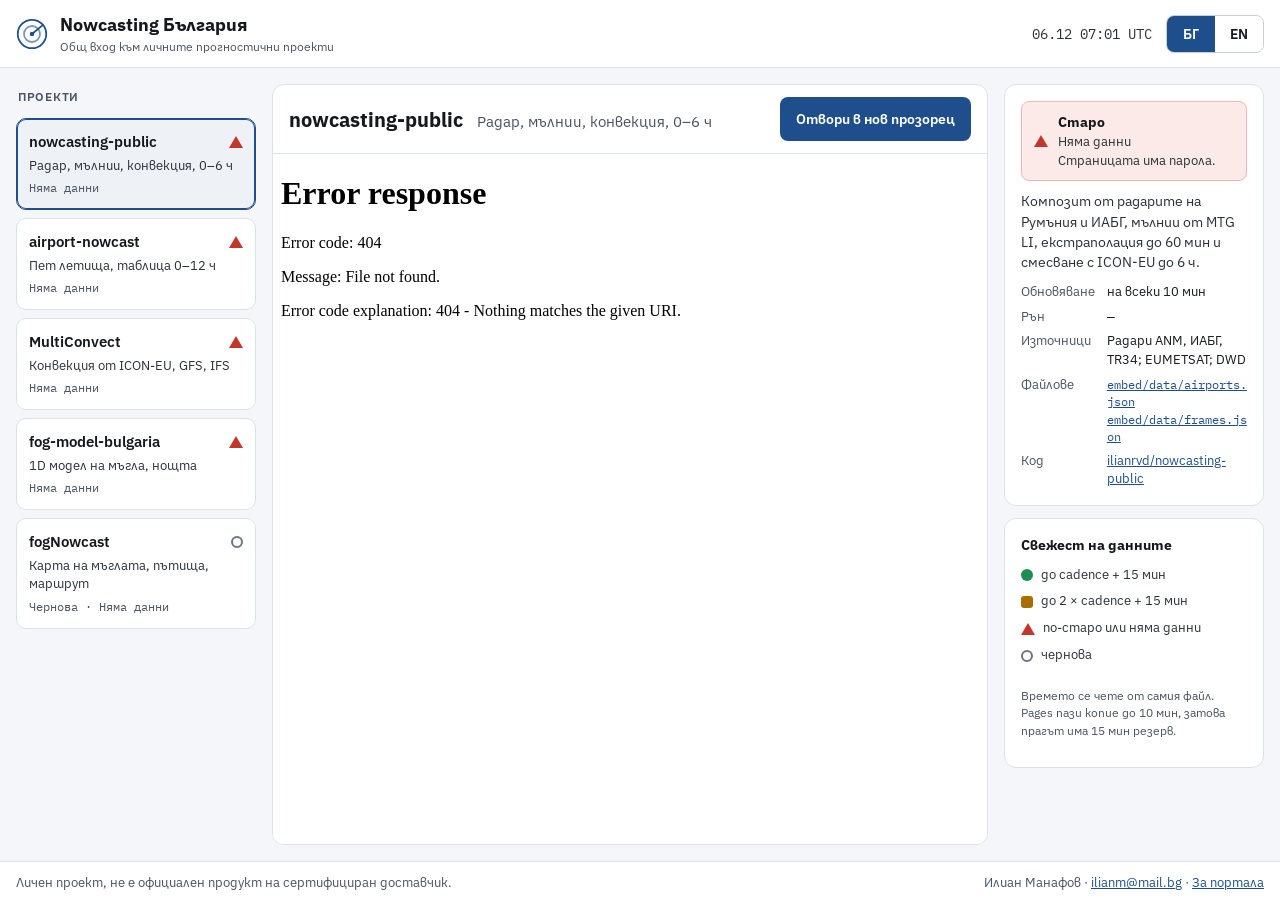
==== site/index.html @ 9400562d "Етап 1: скелет на портала (site/) и публикуване в Pages Входна страница с блокове на проектите, вгра" ====
<!doctype html>
<html lang="bg">
<head>
<meta charset="utf-8">
<meta name="viewport" content="width=device-width, initial-scale=1">
<title>Nowcasting България</title>
<meta name="description" content="Общ вход към личните прогностични проекти на Илиан Манафов. Личен проект, не е официален продукт на сертифициран доставчик.">
<link rel="preconnect" href="https://fonts.googleapis.com">
<link rel="preconnect" href="https://fonts.gstatic.com" crossorigin>
<link href="https://fonts.googleapis.com/css2?family=IBM+Plex+Sans:wght@400;600;700&amp;family=IBM+Plex+Mono:wght@400;600&amp;display=swap" rel="stylesheet">
<link rel="stylesheet" href="assets/v1/portal.css">
</head>
<body>
<header class="top">
  <div class="top-in">
    <a class="brand" href="./">
      <svg width="32" height="32" viewBox="0 0 36 36" aria-hidden="true"><circle cx="18" cy="18" r="16" fill="none" stroke="currentColor" stroke-width="2"/><circle cx="18" cy="18" r="9" fill="none" stroke="currentColor" stroke-width="2" opacity="0.6"/><path d="M18 18 L30 8" stroke="currentColor" stroke-width="2" stroke-linecap="round"/><circle cx="18" cy="18" r="2.5" fill="currentColor"/></svg>
      <span>
        <span class="brand-title" data-i18n="title">Nowcasting България</span>
        <span class="brand-sub" data-i18n="subtitle">Общ вход към личните прогностични проекти</span>
      </span>
    </a>
    <div class="top-right">
      <span class="clock mono" id="clock">--:-- UTC</span>
      <div class="lang" role="group" aria-label="Език / Language">
        <button type="button" data-lang="bg">БГ</button>
        <button type="button" data-lang="en">EN</button>
      </div>
    </div>
  </div>
</header>

<main class="layout">
  <nav class="tiles" aria-labelledby="tiles-h">
    <h2 id="tiles-h" class="kicker" data-i18n="projects">Проекти</h2>
    <div id="tiles"></div>
  </nav>

  <section class="stage" aria-live="polite">
    <div class="stage-bar">
      <div>
        <h1 id="cur-name">…</h1>
        <span id="cur-short" class="muted"></span>
      </div>
      <a id="cur-open" class="btn" href="#" target="_blank" rel="noopener" data-i18n="openNew">Отвори в нов прозорец</a>
    </div>
    <div class="stage-body" id="stage-body"></div>
  </section>

  <aside class="side">
    <div class="card">
      <div id="cur-status" class="status"></div>
      <p id="cur-desc" class="desc"></p>
      <dl class="facts">
        <dt data-i18n="cadence">Обновяване</dt><dd id="cur-cadence"></dd>
        <dt data-i18n="run">Рън</dt><dd id="cur-run" class="mono"></dd>
        <dt data-i18n="sources">Източници</dt><dd id="cur-sources"></dd>
        <dt data-i18n="files">Файлове</dt><dd id="cur-files" class="mono small"></dd>
        <dt data-i18n="code">Код</dt><dd><a id="cur-repo" href="#" target="_blank" rel="noopener">GitHub</a></dd>
      </dl>
    </div>
    <div class="card">
      <h2 class="card-h" data-i18n="freshTitle">Свежест на данните</h2>
      <ul class="legend">
        <li><span class="mark green" aria-hidden="true"></span><span data-i18n="lg1">до cadence + 15 мин</span></li>
        <li><span class="mark yellow" aria-hidden="true"></span><span data-i18n="lg2">до 2 × cadence + 15 мин</span></li>
        <li><span class="mark red" aria-hidden="true"></span><span data-i18n="lg3">по-старо или няма данни</span></li>
        <li><span class="mark gray" aria-hidden="true"></span><span data-i18n="lg4">чернова</span></li>
      </ul>
      <p class="small muted" data-i18n="freshNote">Времето се чете от самия файл. Pages пази копие до 10 мин, затова прагът има 15 мин резерв.</p>
    </div>
  </aside>
</main>

<footer class="foot">
  <div class="foot-in">
    <span data-i18n="disclaimer">Личен проект, не е официален продукт на сертифициран доставчик.</span>
    <span>Илиан Манафов · <a href="mailto:ilianm@mail.bg">ilianm@mail.bg</a> · <a href="about.html" data-i18n="about">За портала</a></span>
  </div>
</footer>

<script src="assets/v1/portal.js"></script>
</body>
</html>
---- site/assets/v1/portal.css ----
/* Shared portal styles, v1. Projects may link this file; breaking changes go to /assets/v2/. */
:root {
  --bg: #0F1720;
  --panel: #131D28;
  --panel-2: #1C2836;
  --line: #253242;
  --line-2: #34445A;
  --text: #E6EBF1;
  --text-2: #C9D3DF;
  --muted: #A7B3C2;
  --accent: #2B6CB0;
  --accent-text: #FFFFFF;
  --link: #8CC4FF;
  --sel: #5AA2E6;
  --green: #3CB371;
  --yellow: #E0A526;
  --red: #E5534B;
  --gray: #8A98AA;
  --green-bg: #163326; --green-bd: #2F6B4C;
  --yellow-bg: #3A3320; --yellow-bd: #7A6427;
  --red-bg: #3A1F1F; --red-bd: #7A3330;
  --gray-bg: #1F2935; --gray-bd: #3A4C62;
  --font: "IBM Plex Sans", system-ui, sans-serif;
  --mono: "IBM Plex Mono", ui-monospace, monospace;
}
@media (prefers-color-scheme: light) {
  :root:not([data-theme="dark"]) {
    --bg: #F4F6F9; --panel: #FFFFFF; --panel-2: #EEF1F5; --line: #DDE2E9; --line-2: #C7CED8;
    --text: #15181D; --text-2: #2A303A; --muted: #4A5361; --accent: #1F4E8C; --link: #1F4E8C; --sel: #1F4E8C;
    --green: #1E8E4E; --yellow: #A86F00; --red: #C2362B; --gray: #6B7584;
    --green-bg: #E8F5EE; --green-bd: #B9DFC9; --yellow-bg: #FBF3DE; --yellow-bd: #EBD49A;
    --red-bg: #FBEAE8; --red-bd: #EDB8B3; --gray-bg: #F1F3F6; --gray-bd: #D5DAE1;
  }
}
:root[data-theme="light"] {
  --bg: #F4F6F9; --panel: #FFFFFF; --panel-2: #EEF1F5; --line: #DDE2E9; --line-2: #C7CED8;
  --text: #15181D; --text-2: #2A303A; --muted: #4A5361; --accent: #1F4E8C; --link: #1F4E8C; --sel: #1F4E8C;
  --green: #1E8E4E; --yellow: #A86F00; --red: #C2362B; --gray: #6B7584;
  --green-bg: #E8F5EE; --green-bd: #B9DFC9; --yellow-bg: #FBF3DE; --yellow-bd: #EBD49A;
  --red-bg: #FBEAE8; --red-bd: #EDB8B3; --gray-bg: #F1F3F6; --gray-bd: #D5DAE1;
}

* { box-sizing: border-box; }
html, body { margin: 0; }
body { background: var(--bg); color: var(--text); font-family: var(--font); font-size: 15px; line-height: 1.45; min-height: 100vh; display: flex; flex-direction: column; }
a { color: var(--link); }
.mono { font-family: var(--mono); }
.small { font-size: 12px; }
.muted { color: var(--muted); }

.top { background: var(--panel); border-bottom: 1px solid var(--line); }
.top-in, .foot-in { max-width: 1440px; margin: 0 auto; padding: 12px 16px; display: flex; flex-wrap: wrap; align-items: center; justify-content: space-between; gap: 12px; }
.brand { display: flex; align-items: center; gap: 12px; color: var(--link); text-decoration: none; }
.brand-title { display: block; color: var(--text); font-weight: 700; font-size: 18px; }
.brand-sub { display: block; color: var(--muted); font-size: 12px; }
.top-right { display: flex; align-items: center; gap: 14px; }
.clock { color: var(--text-2); font-size: 14px; }
.lang { display: flex; border: 1px solid var(--line-2); border-radius: 8px; overflow: hidden; }
.lang button { min-height: 36px; min-width: 48px; border: 0; background: var(--panel); color: var(--text); font: 600 14px var(--font); cursor: pointer; }
.lang button[aria-pressed="true"] { background: var(--accent); color: var(--accent-text); }

.layout { flex: 1; width: 100%; max-width: 1440px; margin: 0 auto; padding: 16px; display: flex; flex-wrap: wrap; gap: 16px; align-items: flex-start; }
.tiles { flex: 1 1 240px; max-width: 300px; display: flex; flex-direction: column; gap: 8px; }
.kicker { margin: 0; padding: 4px 2px; font-size: 12px; font-weight: 600; letter-spacing: .06em; text-transform: uppercase; color: var(--muted); }
#tiles { display: flex; flex-direction: column; gap: 8px; }
.tile { display: flex; flex-direction: column; align-items: flex-start; gap: 4px; width: 100%; padding: 12px; text-align: left; font: inherit; color: inherit; background: var(--panel); border: 1px solid var(--line); border-radius: 10px; cursor: pointer; }
.tile:hover { border-color: var(--line-2); }
.tile[aria-pressed="true"] { border-color: var(--sel); box-shadow: inset 0 0 0 1px var(--sel); background: var(--panel-2); }
.tile-head { display: flex; width: 100%; justify-content: space-between; align-items: center; gap: 8px; }
.tile-name { font-weight: 600; font-size: 15px; }
.tile-short { font-size: 13px; color: var(--text-2); }
.tile-age { font-size: 12px; color: var(--muted); font-family: var(--mono); }

.mark { display: inline-block; width: 12px; height: 12px; flex: none; }
.mark.green { background: var(--green); border-radius: 50%; }
.mark.yellow { background: var(--yellow); border-radius: 3px; }
.mark.red { width: 0; height: 0; border-left: 7px solid transparent; border-right: 7px solid transparent; border-bottom: 12px solid var(--red); }
.mark.gray { border: 2px solid var(--gray); border-radius: 50%; }
.mark.wait { border: 2px dashed var(--gray); border-radius: 50%; }

.stage { flex: 999 1 560px; min-width: 0; background: var(--panel); border: 1px solid var(--line); border-radius: 12px; overflow: hidden; display: flex; flex-direction: column; }
.stage-bar { display: flex; flex-wrap: wrap; justify-content: space-between; align-items: center; gap: 10px; padding: 12px 16px; border-bottom: 1px solid var(--line); }
.stage-bar h1 { margin: 0 10px 0 0; font-size: 20px; display: inline; }
.stage-body { position: relative; background: var(--bg); }
.stage-body iframe { display: block; width: 100%; height: calc(100vh - 210px); min-height: 560px; border: 0; background: #FFFFFF; }
.placeholder { padding: 32px 24px; min-height: 420px; display: flex; flex-direction: column; gap: 12px; justify-content: center; align-items: flex-start; color: var(--text-2); }
.placeholder h2 { margin: 0; font-size: 18px; color: var(--text); }
.btn { display: inline-flex; align-items: center; justify-content: center; min-height: 44px; padding: 0 16px; border-radius: 8px; background: var(--accent); color: var(--accent-text); font-weight: 600; font-size: 14px; text-decoration: none; }

.side { flex: 1 1 260px; max-width: 340px; display: flex; flex-direction: column; gap: 12px; }
.card { background: var(--panel); border: 1px solid var(--line); border-radius: 12px; padding: 16px; display: flex; flex-direction: column; gap: 10px; }
.card-h { margin: 0; font-size: 14px; }
.status { display: flex; align-items: center; gap: 10px; padding: 10px 12px; border-radius: 8px; border: 1px solid var(--gray-bd); background: var(--gray-bg); }
.status.green { background: var(--green-bg); border-color: var(--green-bd); }
.status.yellow { background: var(--yellow-bg); border-color: var(--yellow-bd); }
.status.red { background: var(--red-bg); border-color: var(--red-bd); }
.status-text { display: flex; flex-direction: column; }
.status-text b { font-size: 14px; }
.status-text span { font-size: 13px; color: var(--text-2); }
.desc { margin: 0; font-size: 14px; color: var(--text-2); }
.facts { margin: 0; display: grid; grid-template-columns: auto 1fr; gap: 6px 12px; font-size: 13px; }
.facts dt { color: var(--muted); }
.facts dd { margin: 0; overflow-wrap: anywhere; }
.facts dd a { display: block; }
.legend { list-style: none; margin: 0; padding: 0; display: flex; flex-direction: column; gap: 8px; font-size: 13px; color: var(--text-2); }
.legend li { display: flex; align-items: center; gap: 8px; }

.foot { border-top: 1px solid var(--line); background: var(--panel); font-size: 13px; color: var(--muted); }

.prose { max-width: 760px; margin: 0 auto; padding: 24px 16px 48px; }
.prose h1 { font-size: 26px; }
.prose h2 { font-size: 18px; margin-top: 28px; }
.prose table { border-collapse: collapse; width: 100%; font-size: 14px; }
.prose th, .prose td { text-align: left; padding: 6px 8px; border-bottom: 1px solid var(--line); }

@media (max-width: 720px) {
  .tiles, .side { max-width: none; }
  .stage-body iframe { height: 75vh; min-height: 420px; }
}
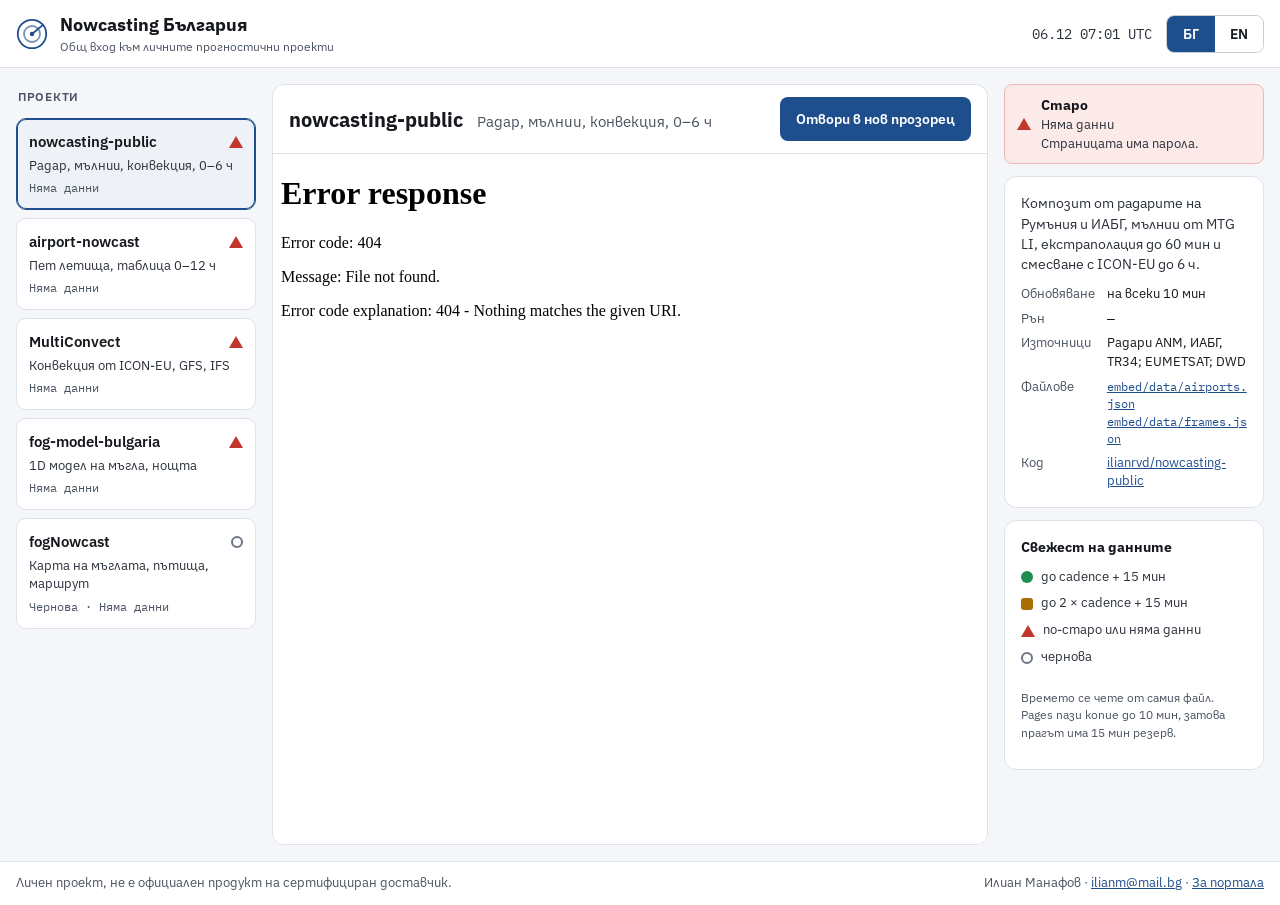
==== commit cf11be42: "Портал на телефон: ред бутони отгоре, екранът веднага под тях, свити подробности Co-Authored-By: Cla" ====
--- a/site/index.html
+++ b/site/index.html
@@ -42,14 +42,16 @@
         <h1 id="cur-name">…</h1>
         <span id="cur-short" class="muted"></span>
       </div>
-      <a id="cur-open" class="btn" href="#" target="_blank" rel="noopener" data-i18n="openNew">Отвори в нов прозорец</a>
+      <a id="cur-open" class="btn" href="#" target="_blank" rel="noopener"><span class="open-long" data-i18n="openNew">Отвори в нов прозорец</span><span class="open-short" data-i18n="openShort">Отвори ↗</span></a>
     </div>
     <div class="stage-body" id="stage-body"></div>
   </section>
 
   <aside class="side">
+    <div id="cur-status" class="status"></div>
+    <details id="more" class="more" open>
+    <summary data-i18n="details">Подробности</summary>
     <div class="card">
-      <div id="cur-status" class="status"></div>
       <p id="cur-desc" class="desc"></p>
       <dl class="facts">
         <dt data-i18n="cadence">Обновяване</dt><dd id="cur-cadence"></dd>
@@ -69,6 +71,7 @@
       </ul>
       <p class="small muted" data-i18n="freshNote">Времето се чете от самия файл. Pages пази копие до 10 мин, затова прагът има 15 мин резерв.</p>
     </div>
+    </details>
   </aside>
 </main>
 
--- a/site/assets/v1/portal.css
+++ b/site/assets/v1/portal.css
@@ -104,6 +104,10 @@
 .facts dd a { display: block; }
 .legend { list-style: none; margin: 0; padding: 0; display: flex; flex-direction: column; gap: 8px; font-size: 13px; color: var(--text-2); }
 .legend li { display: flex; align-items: center; gap: 8px; }
+.more { display: flex; flex-direction: column; gap: 12px; }
+.more > summary { display: none; }
+.open-short { display: none; }
+.more > .card + .card { margin-top: 12px; }
 
 .foot { border-top: 1px solid var(--line); background: var(--panel); font-size: 13px; color: var(--muted); }
 
@@ -114,6 +118,45 @@
 .prose th, .prose td { text-align: left; padding: 6px 8px; border-bottom: 1px solid var(--line); }
 
 @media (max-width: 720px) {
-  .tiles, .side { max-width: none; }
-  .stage-body iframe { height: 75vh; min-height: 420px; }
+  .top-in { padding: 8px 16px; gap: 8px; }
+  .brand-sub { display: none; }
+  .top-in { flex-wrap: nowrap; }
+  .top-right { gap: 10px; }
+  .clock { font-size: 12px; }
+  .layout { padding: 10px 16px 16px; gap: 10px; }
+
+  /* tiles become one sliding row of chips */
+  .tiles { flex: 1 1 100%; max-width: none; min-width: 0; }
+  .tiles .kicker { display: none; }
+  #tiles { flex-direction: row; gap: 8px; overflow-x: auto; scroll-snap-type: x proximity; -webkit-overflow-scrolling: touch; padding-bottom: 4px; margin: 0 -16px; padding-left: 16px; padding-right: 16px; scrollbar-width: none; }
+  #tiles::-webkit-scrollbar { display: none; }
+  .tile { flex: none; width: auto; min-height: 44px; padding: 8px 12px; gap: 2px; scroll-snap-align: start; }
+  .tile-head { gap: 8px; }
+  .tile-name { font-size: 14px; white-space: nowrap; }
+  .tile-short { display: none; }
+  .tile-age { white-space: nowrap; }
+
+  /* the selected project right under the chips */
+  .stage { flex: 1 1 100%; border-radius: 10px; }
+  .stage-bar { padding: 8px 12px; gap: 8px; flex-wrap: nowrap; }
+  .stage-bar > div { min-width: 0; }
+  .stage-bar h1 { font-size: 17px; display: block; white-space: nowrap; overflow: hidden; text-overflow: ellipsis; }
+  #cur-short { display: none; }
+  .open-long { display: none; }
+  .open-short { display: inline; }
+  #cur-open { min-height: 40px; padding: 0 12px; font-size: 13px; white-space: nowrap; }
+  .stage-body iframe { height: calc(100vh - 200px); height: calc(100dvh - 200px); min-height: 420px; }
+  .placeholder { min-height: 300px; }
+
+  /* details under the stage, collapsed */
+  .side { flex: 1 1 100%; max-width: none; }
+  .more > summary { display: flex; align-items: center; justify-content: space-between; min-height: 44px; padding: 0 16px; background: var(--panel); border: 1px solid var(--line); border-radius: 10px; font-weight: 600; font-size: 14px; cursor: pointer; list-style: none; }
+  .more > summary::-webkit-details-marker { display: none; }
+  .more > summary::after { content: "+"; font-size: 18px; color: var(--muted); }
+  .more[open] > summary::after { content: "\2212"; }
+  .more[open] > summary { margin-bottom: 0; }
 }
+
+@media (max-width: 440px) {
+  .clock { display: none; }
+}
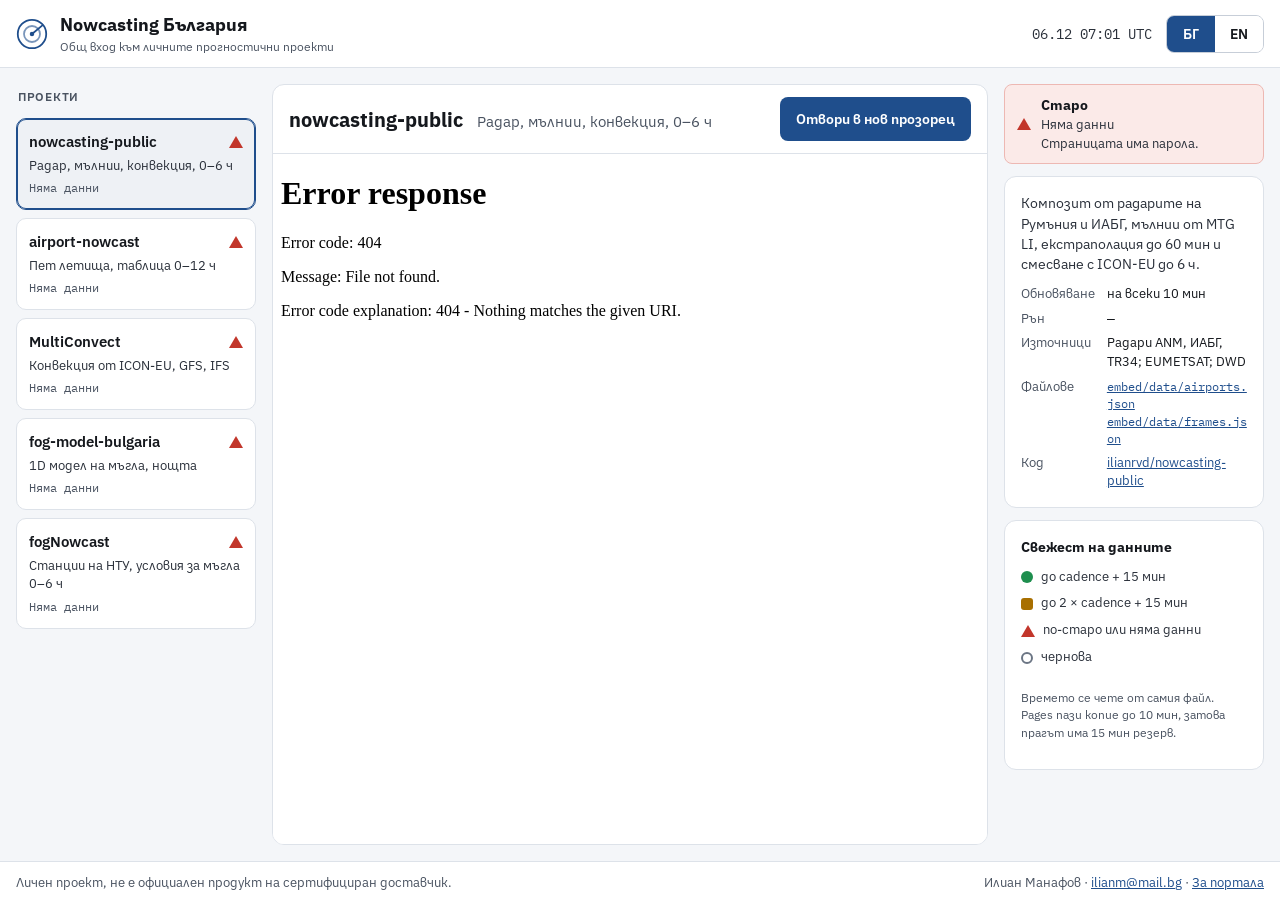
==== commit 23a13d22: "fogNowcast: описание (условия, не вероятност), Зависи от (consumes), мин. височина от манифеста; шир" ====
--- a/site/index.html
+++ b/site/index.html
@@ -58,6 +58,7 @@
         <dt data-i18n="run">Рън</dt><dd id="cur-run" class="mono"></dd>
         <dt data-i18n="sources">Източници</dt><dd id="cur-sources"></dd>
         <dt data-i18n="files">Файлове</dt><dd id="cur-files" class="mono small"></dd>
+        <dt id="cur-consumes-dt" data-i18n="consumes" hidden>Зависи от</dt><dd id="cur-consumes" class="mono small" hidden></dd>
         <dt data-i18n="code">Код</dt><dd><a id="cur-repo" href="#" target="_blank" rel="noopener">GitHub</a></dd>
       </dl>
     </div>
--- a/site/assets/v1/portal.css
+++ b/site/assets/v1/portal.css
@@ -49,7 +49,7 @@
 .muted { color: var(--muted); }
 
 .top { background: var(--panel); border-bottom: 1px solid var(--line); }
-.top-in, .foot-in { max-width: 1440px; margin: 0 auto; padding: 12px 16px; display: flex; flex-wrap: wrap; align-items: center; justify-content: space-between; gap: 12px; }
+.top-in, .foot-in { max-width: 2560px; margin: 0 auto; padding: 12px 16px; display: flex; flex-wrap: wrap; align-items: center; justify-content: space-between; gap: 12px; }
 .brand { display: flex; align-items: center; gap: 12px; color: var(--link); text-decoration: none; }
 .brand-title { display: block; color: var(--text); font-weight: 700; font-size: 18px; }
 .brand-sub { display: block; color: var(--muted); font-size: 12px; }
@@ -59,7 +59,7 @@
 .lang button { min-height: 36px; min-width: 48px; border: 0; background: var(--panel); color: var(--text); font: 600 14px var(--font); cursor: pointer; }
 .lang button[aria-pressed="true"] { background: var(--accent); color: var(--accent-text); }
 
-.layout { flex: 1; width: 100%; max-width: 1440px; margin: 0 auto; padding: 16px; display: flex; flex-wrap: wrap; gap: 16px; align-items: flex-start; }
+.layout { flex: 1; width: 100%; max-width: 2560px; margin: 0 auto; padding: 16px; display: flex; flex-wrap: wrap; gap: 16px; align-items: flex-start; }
 .tiles { flex: 1 1 240px; max-width: 300px; display: flex; flex-direction: column; gap: 8px; }
 .kicker { margin: 0; padding: 4px 2px; font-size: 12px; font-weight: 600; letter-spacing: .06em; text-transform: uppercase; color: var(--muted); }
 #tiles { display: flex; flex-direction: column; gap: 8px; }
@@ -102,6 +102,10 @@
 .facts dt { color: var(--muted); }
 .facts dd { margin: 0; overflow-wrap: anywhere; }
 .facts dd a { display: block; }
+.prod { display: grid; grid-template-columns: 14px 1fr; column-gap: 6px; align-items: center; padding: 2px 0 6px; }
+.facts dd .prod a { display: inline; }
+.prod .mark { transform: scale(.8); }
+.prod-age { grid-column: 2; color: var(--muted); font-family: var(--font); font-size: 12px; }
 .legend { list-style: none; margin: 0; padding: 0; display: flex; flex-direction: column; gap: 8px; font-size: 13px; color: var(--text-2); }
 .legend li { display: flex; align-items: center; gap: 8px; }
 .more { display: flex; flex-direction: column; gap: 12px; }
